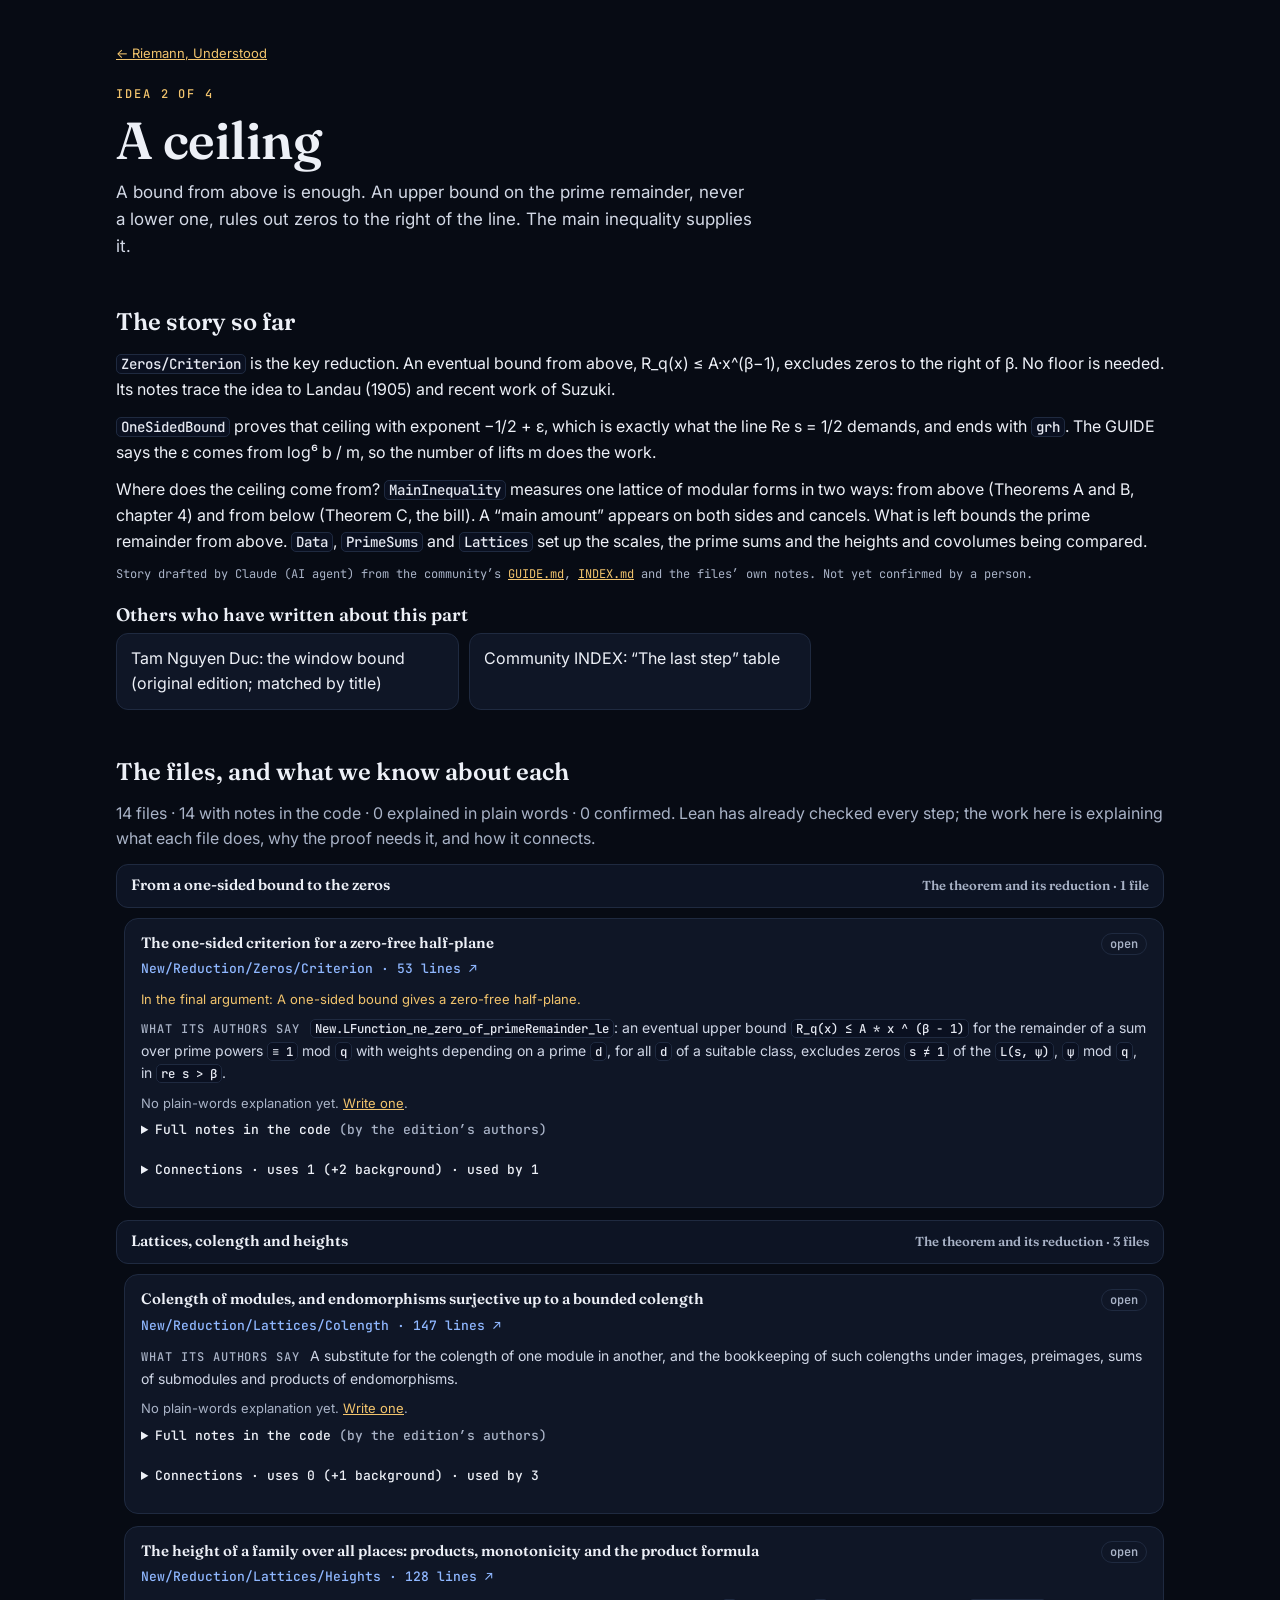
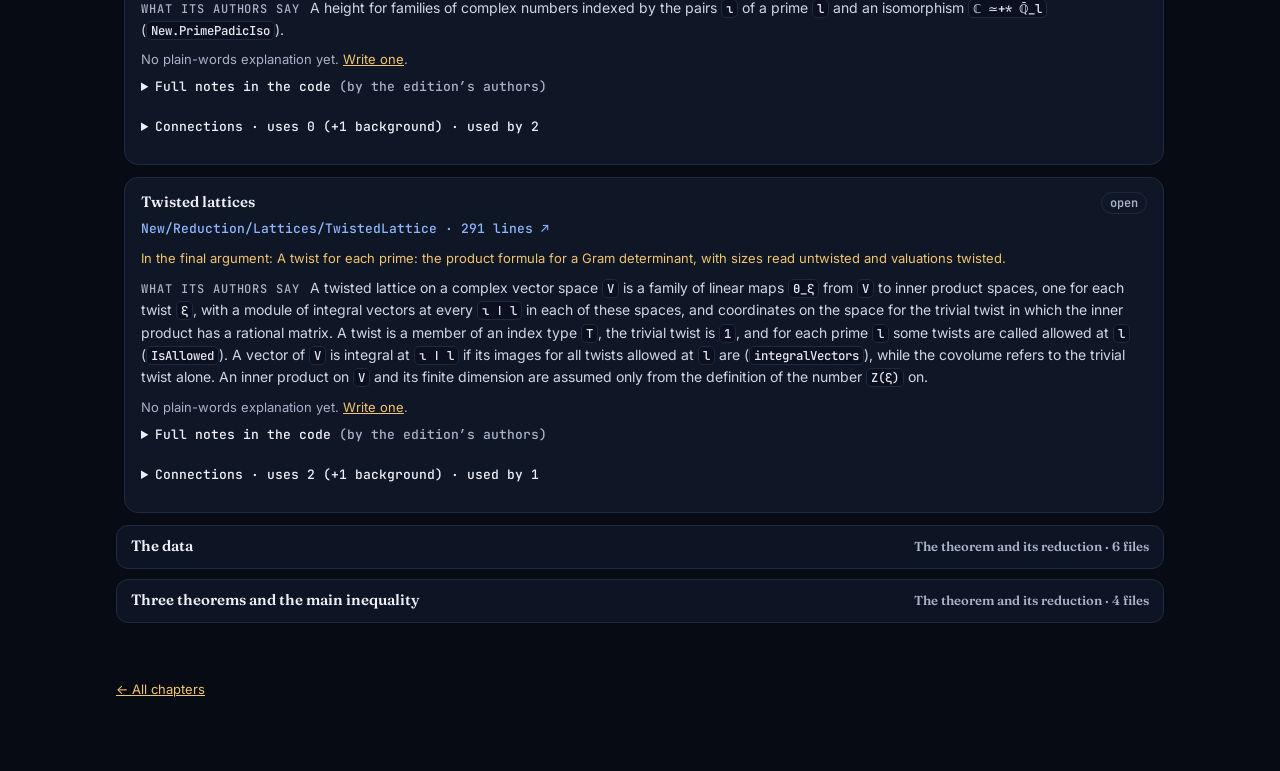
==== chapter.html @ 3742af74 "Every file, with what's known about it: notes in the code, connections, roles, guides - All 308 file" ====
<!doctype html>
<html lang="en">
<head>
<meta charset="utf-8">
<meta name="viewport" content="width=device-width, initial-scale=1">
<title>Chapter · Riemann, Understood</title>
<meta name="description" content="One part of the Lean proof of the Riemann Hypothesis: the story, what others have written, and every file with what we know about it.">
<link rel="preconnect" href="https://fonts.googleapis.com">
<link href="https://fonts.googleapis.com/css2?family=Fraunces:opsz,wght@9..144,500;9..144,600&family=Inter:wght@400;500;600&family=JetBrains+Mono:wght@400;500;600&display=swap" rel="stylesheet">
<link rel="stylesheet" href="style.css">
</head>
<body>
<main style="padding-top:40px">
  <a href="./" class="small">← Riemann, Understood</a>
  <div class="eyebrow" style="margin-top:22px" id="eyebrow"></div>
  <h1 style="font-size:clamp(34px,6vw,52px)" id="title">Loading…</h1>
  <p class="lede" id="lede"></p>
  <div id="chapter"></div>
  <footer><a href="./">← All chapters</a></footer>
</main>
<script type="module">
  import { loadChapter, loadMap, renderChapter, esc } from './common.js';
  const id = new URLSearchParams(location.search).get('c') || 'ceiling';
  if (id === 'waves') location.replace('waves.html' + location.hash);
  const [chapter, map] = await Promise.all([loadChapter(id), loadMap()]);
  document.title = `${chapter.title} · Riemann, Understood`;
  document.getElementById('eyebrow').textContent = chapter.n <= 4 ? `Idea ${chapter.n} of 4` : 'And the bill';
  document.getElementById('title').textContent = chapter.title;
  document.getElementById('lede').textContent = `${chapter.line}. ${chapter.summary}`;
  await renderChapter(document.getElementById('chapter'), chapter);
</script>
</body>
</html>
---- style.css ----
:root {
  --bg: #070b14; --bg2: #0c1220; --card: #0f1626; --line: #1f2a40;
  --text: #edf0f7; --muted: #a9b3c7; --gold: #f2c46d; --gold-dim: #6b5426; --sky: #8fb7ff;
  --leaf: #7ee2a0; --mono: "JetBrains Mono", ui-monospace, Menlo, monospace;
  color-scheme: dark;
}
* { box-sizing: border-box; }
html { background: var(--bg); scrollbar-width: thin; scrollbar-color: #2a3654 var(--bg); }
html, body { margin: 0; }
body { color: var(--text); font: 16px/1.6 Inter, system-ui, sans-serif; background: var(--bg); }
a { color: var(--gold); }
code { font: 500 .88em var(--mono); color: #e6e9f2; background: #0a1020; border: 1px solid var(--line); border-radius: 5px; padding: 0 4px; }
main { max-width: 1080px; margin: 0 auto; padding: 0 16px 72px; }
.hero { position: relative; height: min(62vh, 560px); min-height: 380px; overflow: hidden; }
.hero canvas { position: absolute; inset: 0; width: 100%; height: 100%; display: block; }
.hero .copy { position: relative; max-width: 1080px; margin: 0 auto; padding: 56px 16px 0; }
.eyebrow { font: 500 12px/1 var(--mono); letter-spacing: .16em; text-transform: uppercase; color: var(--gold); }
h1 { font: 600 clamp(38px, 7vw, 64px)/1.02 Fraunces, Georgia, serif; margin: 14px 0 12px; letter-spacing: -.01em; }
.lede { max-width: 58ch; color: #d3d9e6; margin: 0; font-size: 17px; }
h2 { font: 600 24px/1.2 Fraunces, Georgia, serif; margin: 48px 0 14px; }
h3 { font: 600 18px/1.25 Fraunces, Georgia, serif; margin: 0 0 6px; }
p { margin: 0 0 12px; }
.muted { color: var(--muted); }
.small { font-size: 13px; }
.facts { display: grid; grid-template-columns: repeat(auto-fit, minmax(min(100%, 220px), 1fr)); gap: 12px; margin-top: 24px; }
.fact { background: var(--card); border: 1px solid var(--line); border-radius: 14px; padding: 14px 16px; }
.fact b { display: block; font: 600 24px/1.1 Fraunces, Georgia, serif; color: var(--gold); margin-bottom: 4px; }
.fact span { color: var(--muted); font-size: 14px; }
.progress { background: var(--card); border: 1px solid var(--line); border-radius: 16px; padding: 18px 20px; margin-top: 24px; }
.progress-top { display: flex; justify-content: space-between; gap: 12px; flex-wrap: wrap; align-items: baseline; margin-bottom: 10px; }
.count { font: 600 20px/1.2 Fraunces, Georgia, serif; }
.count b { color: var(--gold); }
.bar { height: 10px; border-radius: 99px; background: #070c18; border: 1px solid var(--line); overflow: hidden; display: flex; }
.bar .confirmed { background: var(--leaf); }
.bar .explained { background: var(--gold); }
.bar .documented { background: #3a4a6e; }
.legend { display: flex; gap: 16px; flex-wrap: wrap; margin-top: 10px; font: 400 12px var(--mono); color: var(--muted); }
.legend i { display: inline-block; width: 10px; height: 10px; border-radius: 3px; margin-right: 6px; vertical-align: -1px; }
.chapters { display: grid; grid-template-columns: repeat(auto-fill, minmax(min(100%, 240px), 1fr)); gap: 14px; }
.chapter { display: flex; flex-direction: column; gap: 8px; background: linear-gradient(180deg, #121b2e, var(--card)); border: 1px solid var(--line); border-radius: 16px; padding: 18px; text-decoration: none; color: inherit; min-width: 0; }
.chapter.live { border-color: var(--gold-dim); box-shadow: 0 10px 30px -18px rgba(242,196,109,.45); }
.chapter .num { font: 500 12px var(--mono); color: var(--gold); letter-spacing: .1em; text-transform: uppercase; }
.chapter .tag { align-self: flex-start; font: 600 12px var(--mono); padding: 3px 8px; border-radius: 99px; border: 1px solid var(--line); color: var(--muted); }
.chapter.live .tag { color: #0b0f18; background: var(--gold); border-color: var(--gold); }
.chapter .meta { margin-top: auto; font: 400 12px var(--mono); color: var(--muted); }
.steps { counter-reset: s; list-style: none; padding: 0; margin: 0; display: grid; gap: 10px; }
.steps li { counter-increment: s; background: var(--card); border: 1px solid var(--line); border-radius: 12px; padding: 12px 14px 12px 48px; position: relative; }
.steps li::before { content: counter(s); position: absolute; left: 14px; top: 12px; width: 24px; height: 24px; border-radius: 50%; display: grid; place-items: center; font: 600 13px var(--mono); color: #0b0f18; background: var(--gold); }
.links { display: grid; grid-template-columns: repeat(auto-fill, minmax(min(100%, 300px), 1fr)); gap: 10px; }
.links a { display: block; background: var(--card); border: 1px solid var(--line); border-radius: 12px; padding: 12px 14px; color: var(--text); text-decoration: none; }
.links a small { display: block; color: var(--muted); font-size: 13px; }
.links a:hover { border-color: var(--gold-dim); }
.note { border-left: 3px solid var(--gold); padding: 10px 14px; background: #0d1424; border-radius: 0 10px 10px 0; color: #d7dceb; }
footer { margin-top: 56px; color: var(--muted); font-size: 13px; }
.btn { display: inline-flex; align-items: center; min-height: 40px; padding: 0 14px; border-radius: 10px; background: var(--gold); color: #0b0f18; font-weight: 600; text-decoration: none; }
@media (pointer: coarse) { .btn, .links a, .chapter { min-height: 44px; } }

/* chapter page */
.viz { background: var(--card); border: 1px solid var(--line); border-radius: 16px; padding: 16px; }
.viz canvas { width: 100%; height: 340px; display: block; }
.controls { display: flex; gap: 16px; flex-wrap: wrap; align-items: center; margin-top: 12px; font-size: 14px; }
.controls input[type=range] { width: min(320px, 100%); accent-color: var(--gold); min-height: 44px; }
.controls output { font: 600 15px var(--mono); color: var(--gold); min-width: 4ch; display: inline-block; }
.controls .readout { color: var(--muted); font: 400 13px var(--mono); }
.module { background: var(--card); border: 1px solid var(--line); border-radius: 14px; padding: 14px 16px; margin-bottom: 12px; }
.module-top { display: flex; justify-content: space-between; gap: 10px; flex-wrap: wrap; align-items: baseline; }
.module a.path { font: 500 13px var(--mono); color: var(--sky); text-decoration: none; word-break: break-all; }
.pill { font: 600 12px var(--mono); padding: 2px 8px; border-radius: 99px; }
.pill.open { color: var(--muted); border: 1px solid var(--line); }
.pill.draft { color: #0b0f18; background: var(--gold); }
.pill.checked { color: #0b0f18; background: var(--leaf); }
details.reading summary { cursor: pointer; margin-top: 8px; font: 500 13px var(--mono); min-height: 32px; }
.reading-body { margin-top: 8px; color: #d6dbe8; }
.reading-body ul, .reading-body ol { padding-left: 20px; margin: 0 0 12px; }
.byline { font: 400 12px var(--mono); color: var(--muted); }

.mtitle { font: 600 15px/1.35 Fraunces, Georgia, serif; color: var(--text); margin-bottom: 2px; }
.role { margin-top: 8px; font-size: 13px; color: var(--gold); }
.plain { margin-top: 10px; padding: 10px 12px; border-radius: 10px; background: #0b1222; border: 1px solid var(--line); }
.label { font: 500 12px/1 var(--mono); letter-spacing: .08em; text-transform: uppercase; color: var(--muted); margin-bottom: 6px; display: inline-block; }
.note-body { font-size: 14px; color: #c9d0e0; }
.conn { margin-top: 8px; display: grid; gap: 8px; font-size: 13px; }
.conn a { text-decoration: none; }
.conn code { display: inline-block; margin: 2px 2px 0 0; color: var(--sky); }
details.group { margin: 0 0 10px; }
details.group > summary { cursor: pointer; display: flex; justify-content: space-between; gap: 10px; flex-wrap: wrap; align-items: baseline;
  padding: 10px 14px; border-radius: 12px; background: #0d1424; border: 1px solid var(--line); font: 600 15px Fraunces, Georgia, serif; min-height: 44px; }
details.group[open] > summary { margin-bottom: 10px; }
details.group > .module { margin-left: 8px; }
.pill.explained { color: #0b0f18; background: var(--gold); }
.pill.confirmed { color: #0b0f18; background: var(--leaf); }
.lead-note { margin-top: 8px; font-size: 14px; color: #cfd6e6; }
.lead-note .label { margin: 0 6px 0 0; }
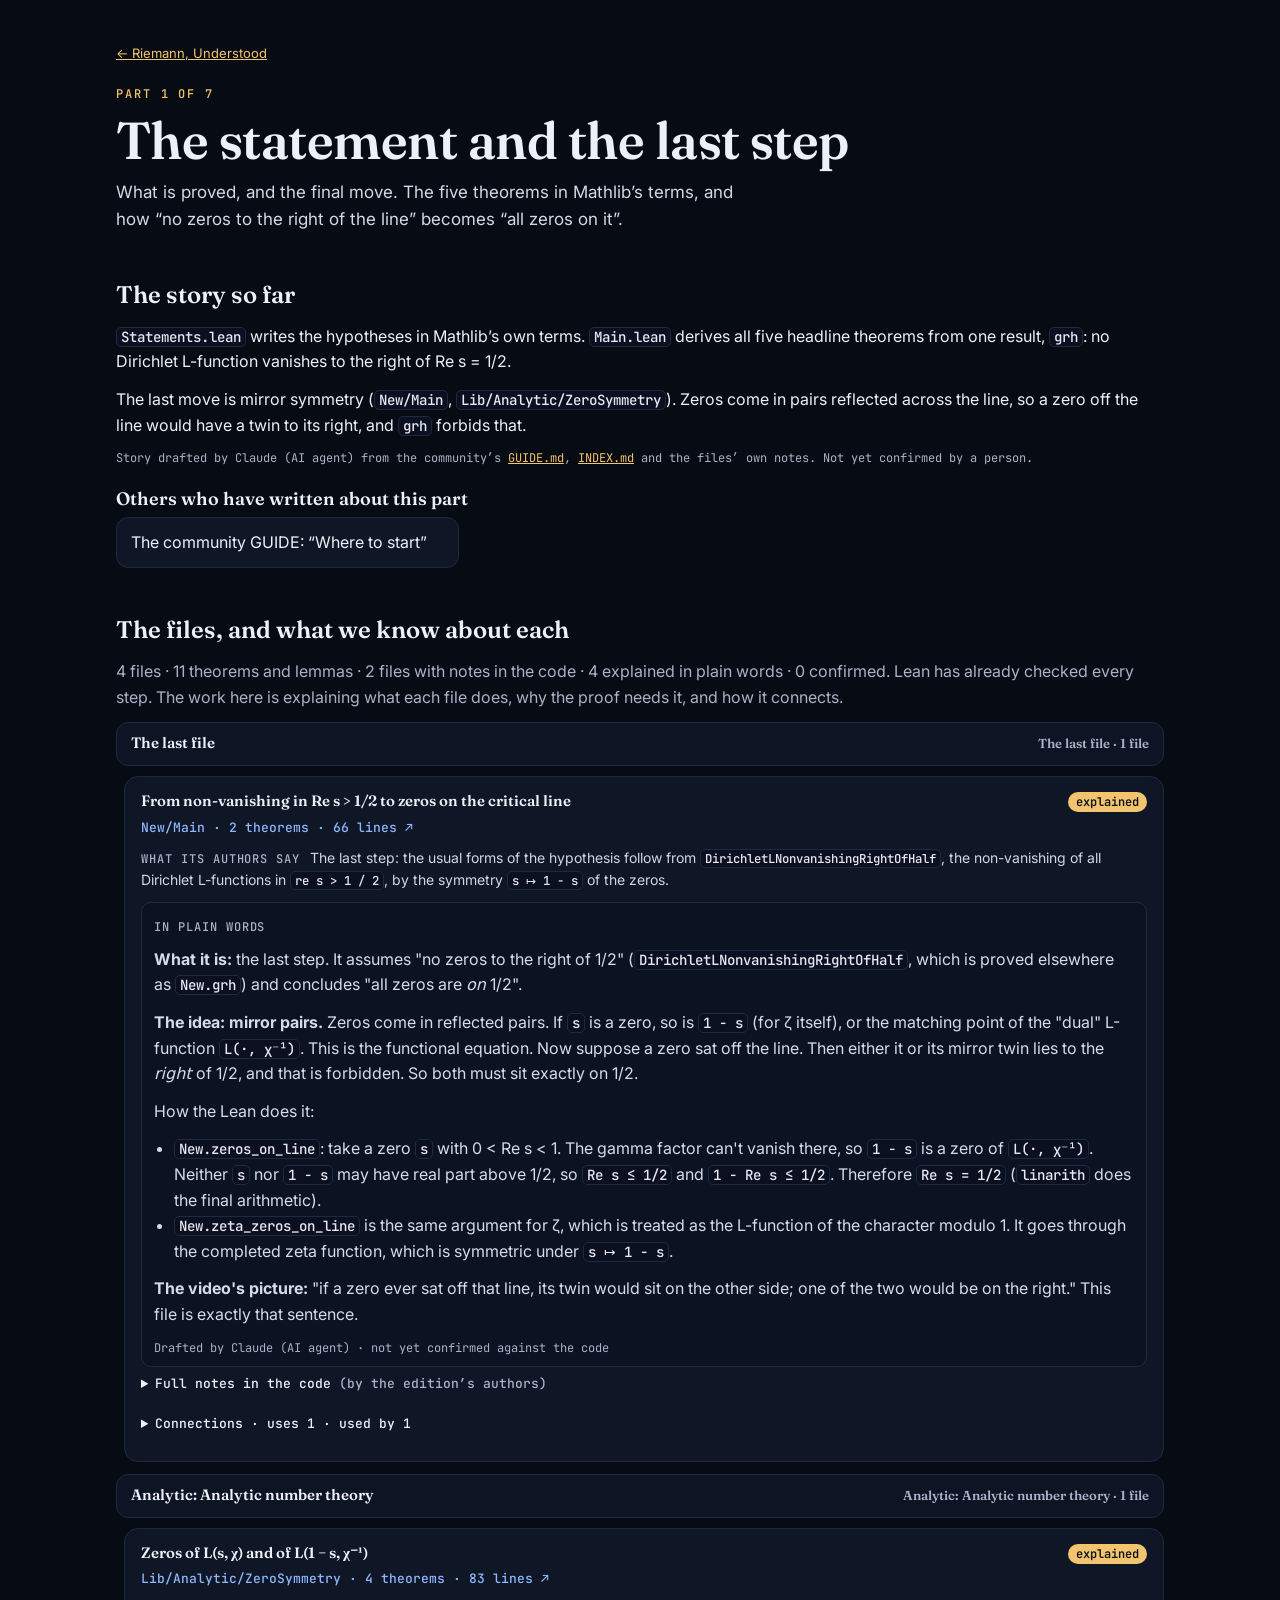
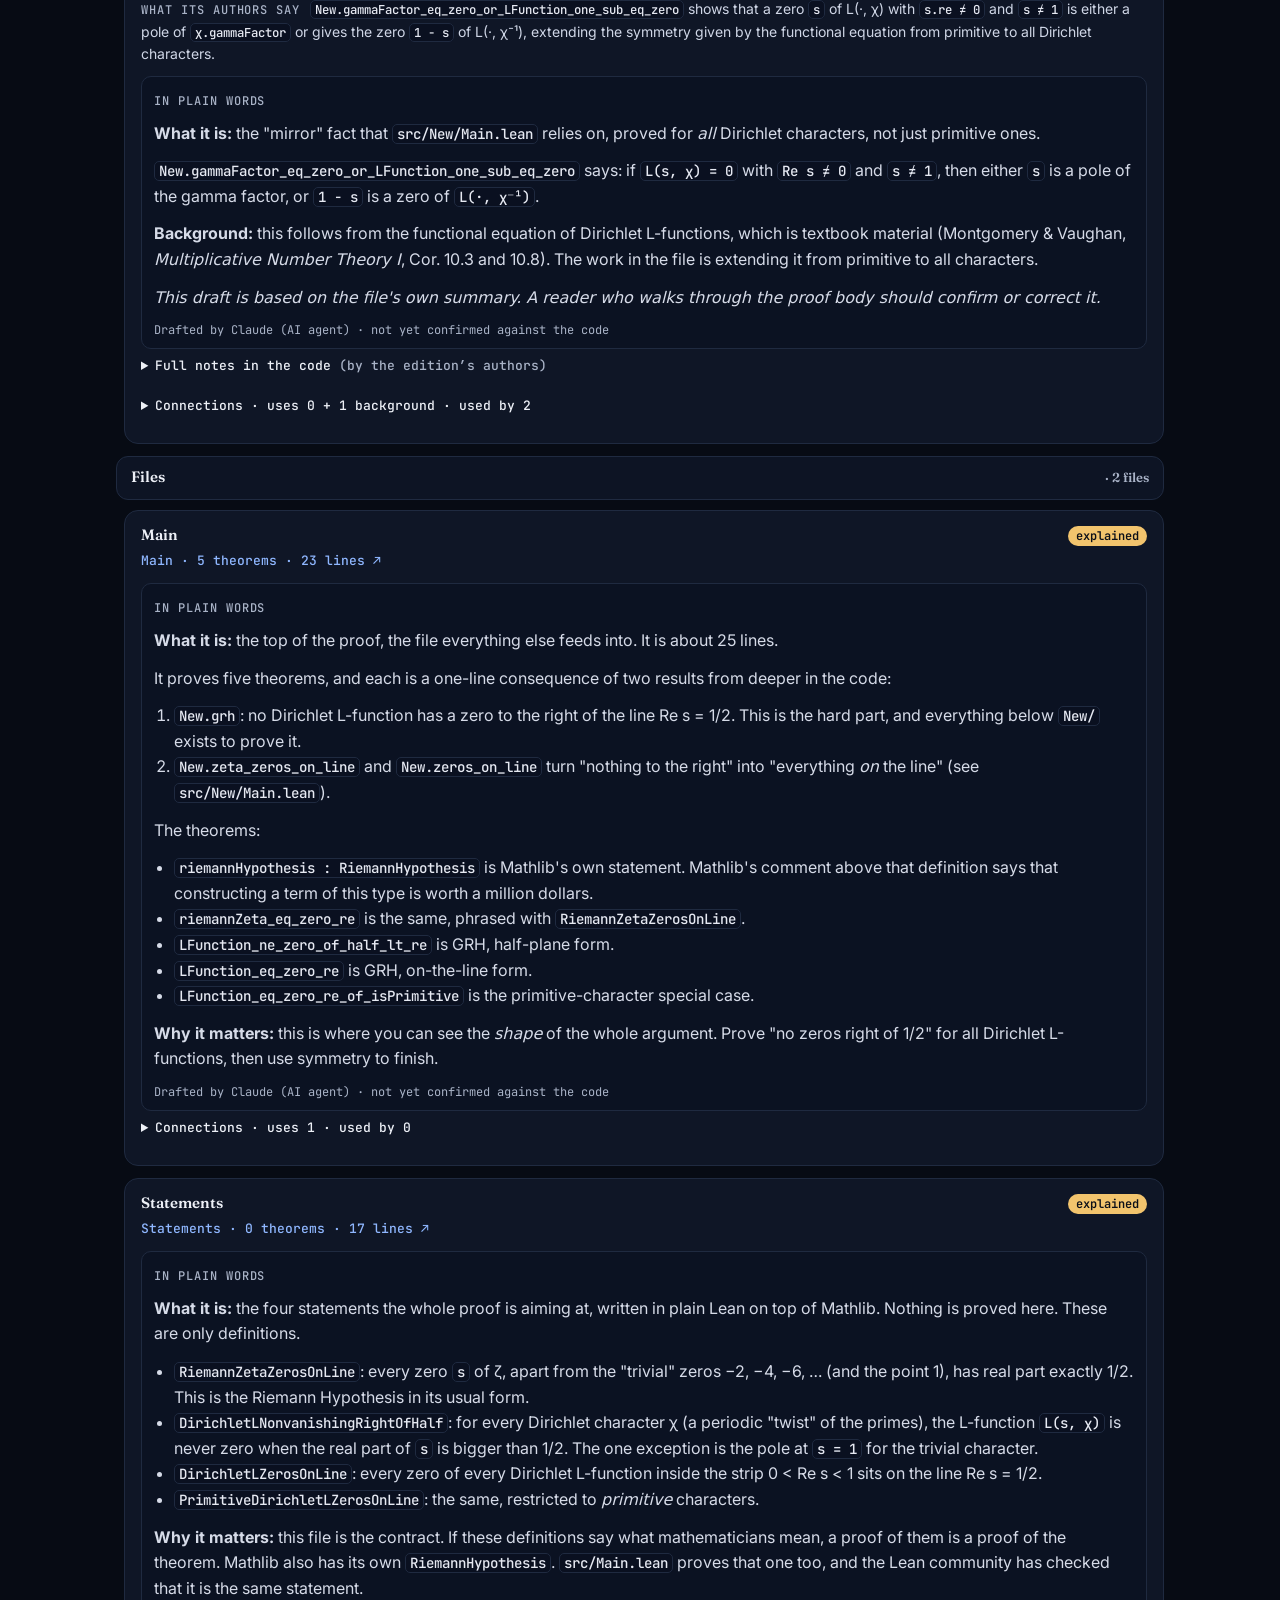
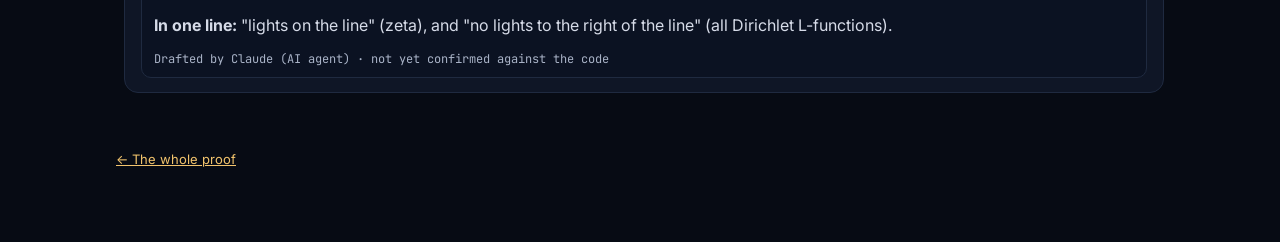
==== commit b10521ea: "Restructure to the proof's own shape; count theorems; include the background library - Seven parts f" ====
--- a/chapter.html
+++ b/chapter.html
@@ -16,15 +16,14 @@
   <h1 style="font-size:clamp(34px,6vw,52px)" id="title">Loading…</h1>
   <p class="lede" id="lede"></p>
   <div id="chapter"></div>
-  <footer><a href="./">← All chapters</a></footer>
+  <footer><a href="./">← The whole proof</a></footer>
 </main>
 <script type="module">
   import { loadChapter, loadMap, renderChapter, esc } from './common.js';
-  const id = new URLSearchParams(location.search).get('c') || 'ceiling';
-  if (id === 'waves') location.replace('waves.html' + location.hash);
+  const id = new URLSearchParams(location.search).get('c') || 'statement';
   const [chapter, map] = await Promise.all([loadChapter(id), loadMap()]);
   document.title = `${chapter.title} · Riemann, Understood`;
-  document.getElementById('eyebrow').textContent = chapter.n <= 4 ? `Idea ${chapter.n} of 4` : 'And the bill';
+  document.getElementById('eyebrow').textContent = chapter.kind === 'background' ? 'Background library' : `Part ${chapter.n} of 7`;
   document.getElementById('title').textContent = chapter.title;
   document.getElementById('lede').textContent = `${chapter.line}. ${chapter.summary}`;
   await renderChapter(document.getElementById('chapter'), chapter);
--- a/style.css
+++ b/style.css
@@ -91,3 +91,12 @@
 .pill.confirmed { color: #0b0f18; background: var(--leaf); }
 .lead-note { margin-top: 8px; font-size: 14px; color: #cfd6e6; }
 .lead-note .label { margin: 0 6px 0 0; }
+.shared { margin-top: 6px; font-size: 13px; color: var(--sky); }
+.shared a { color: var(--sky); }
+.subjects { display: grid; grid-template-columns: repeat(auto-fill, minmax(min(100%, 230px), 1fr)); gap: 10px; }
+.subjects a { display: block; background: var(--card); border: 1px solid var(--line); border-radius: 12px; padding: 10px 12px; color: var(--text); text-decoration: none; }
+.subjects a small { display: block; color: var(--muted); font: 400 12px var(--mono); margin-top: 2px; }
+.subjects a:hover { border-color: var(--gold-dim); }
+.idea-where { font: 400 12px var(--mono); color: var(--muted); margin-top: auto; }
+.idea-where a { color: var(--gold); }
+.meter + .meter { margin-top: 18px; }
